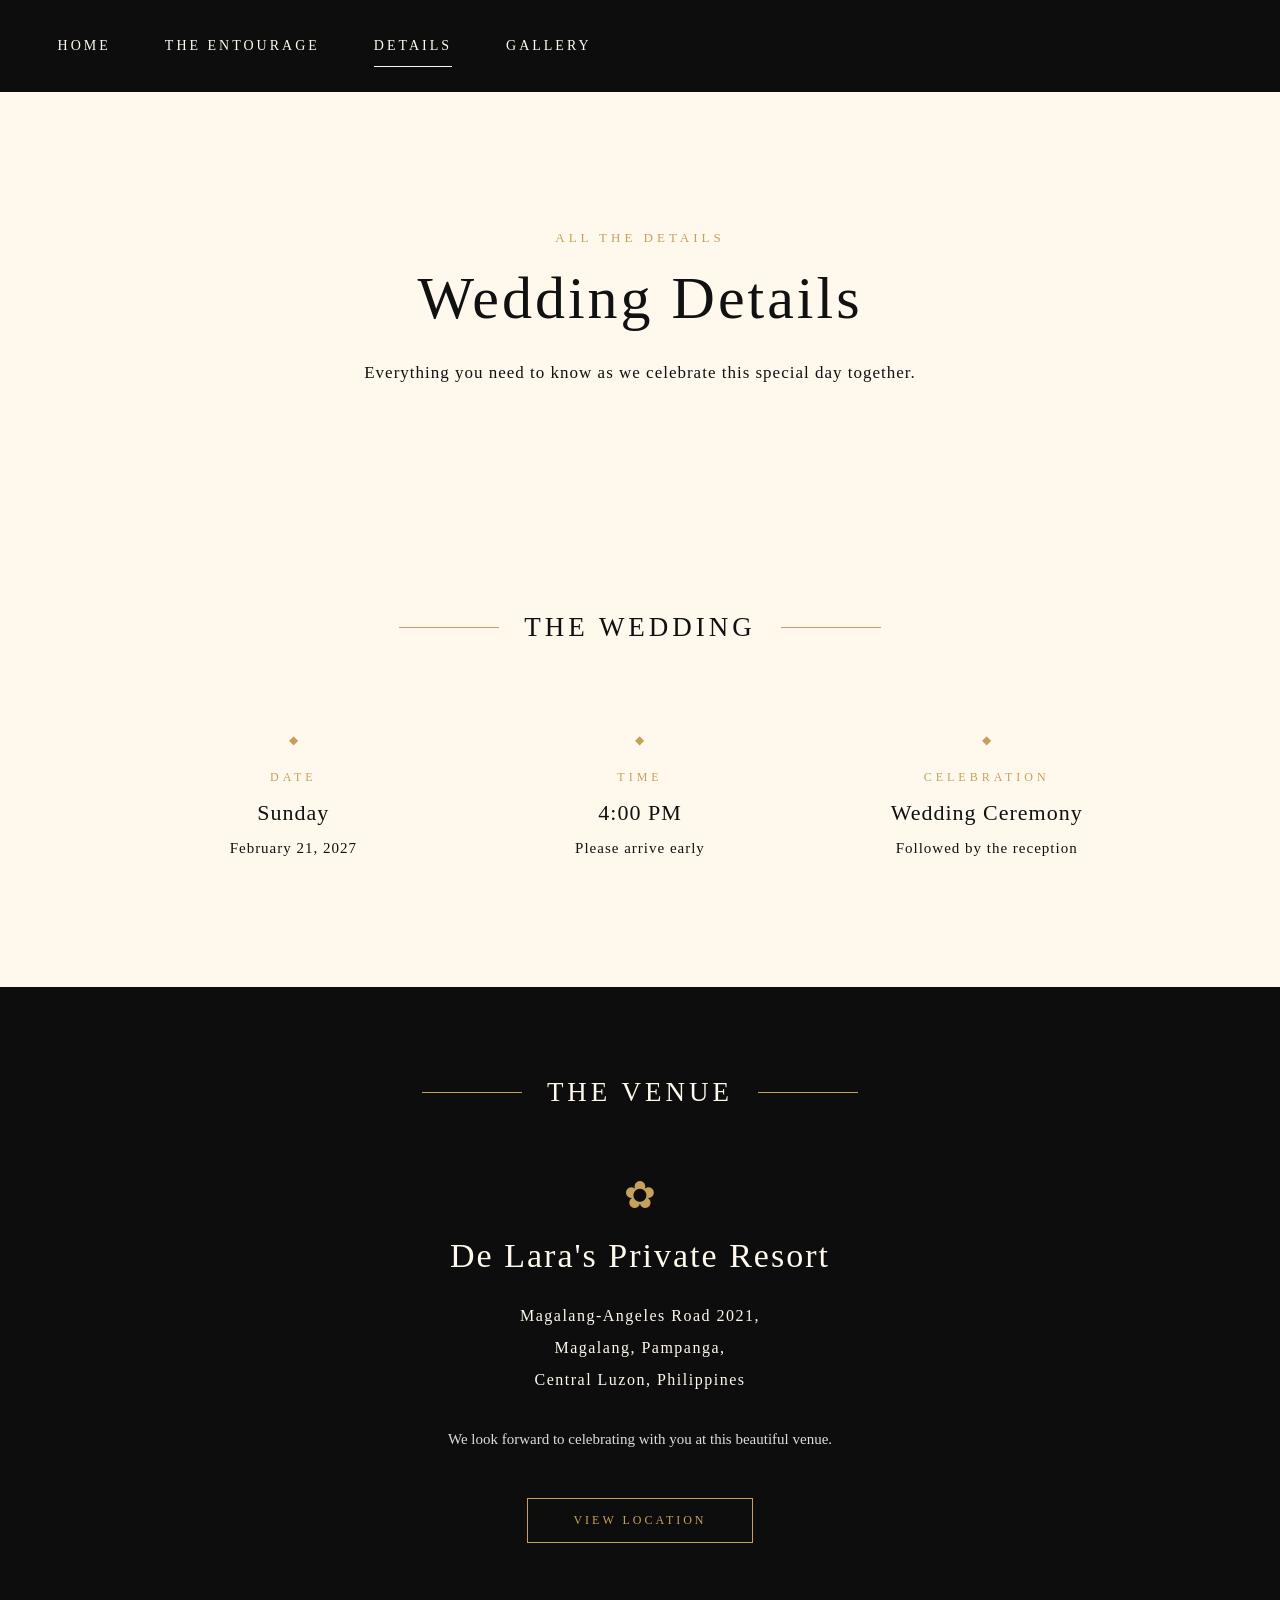
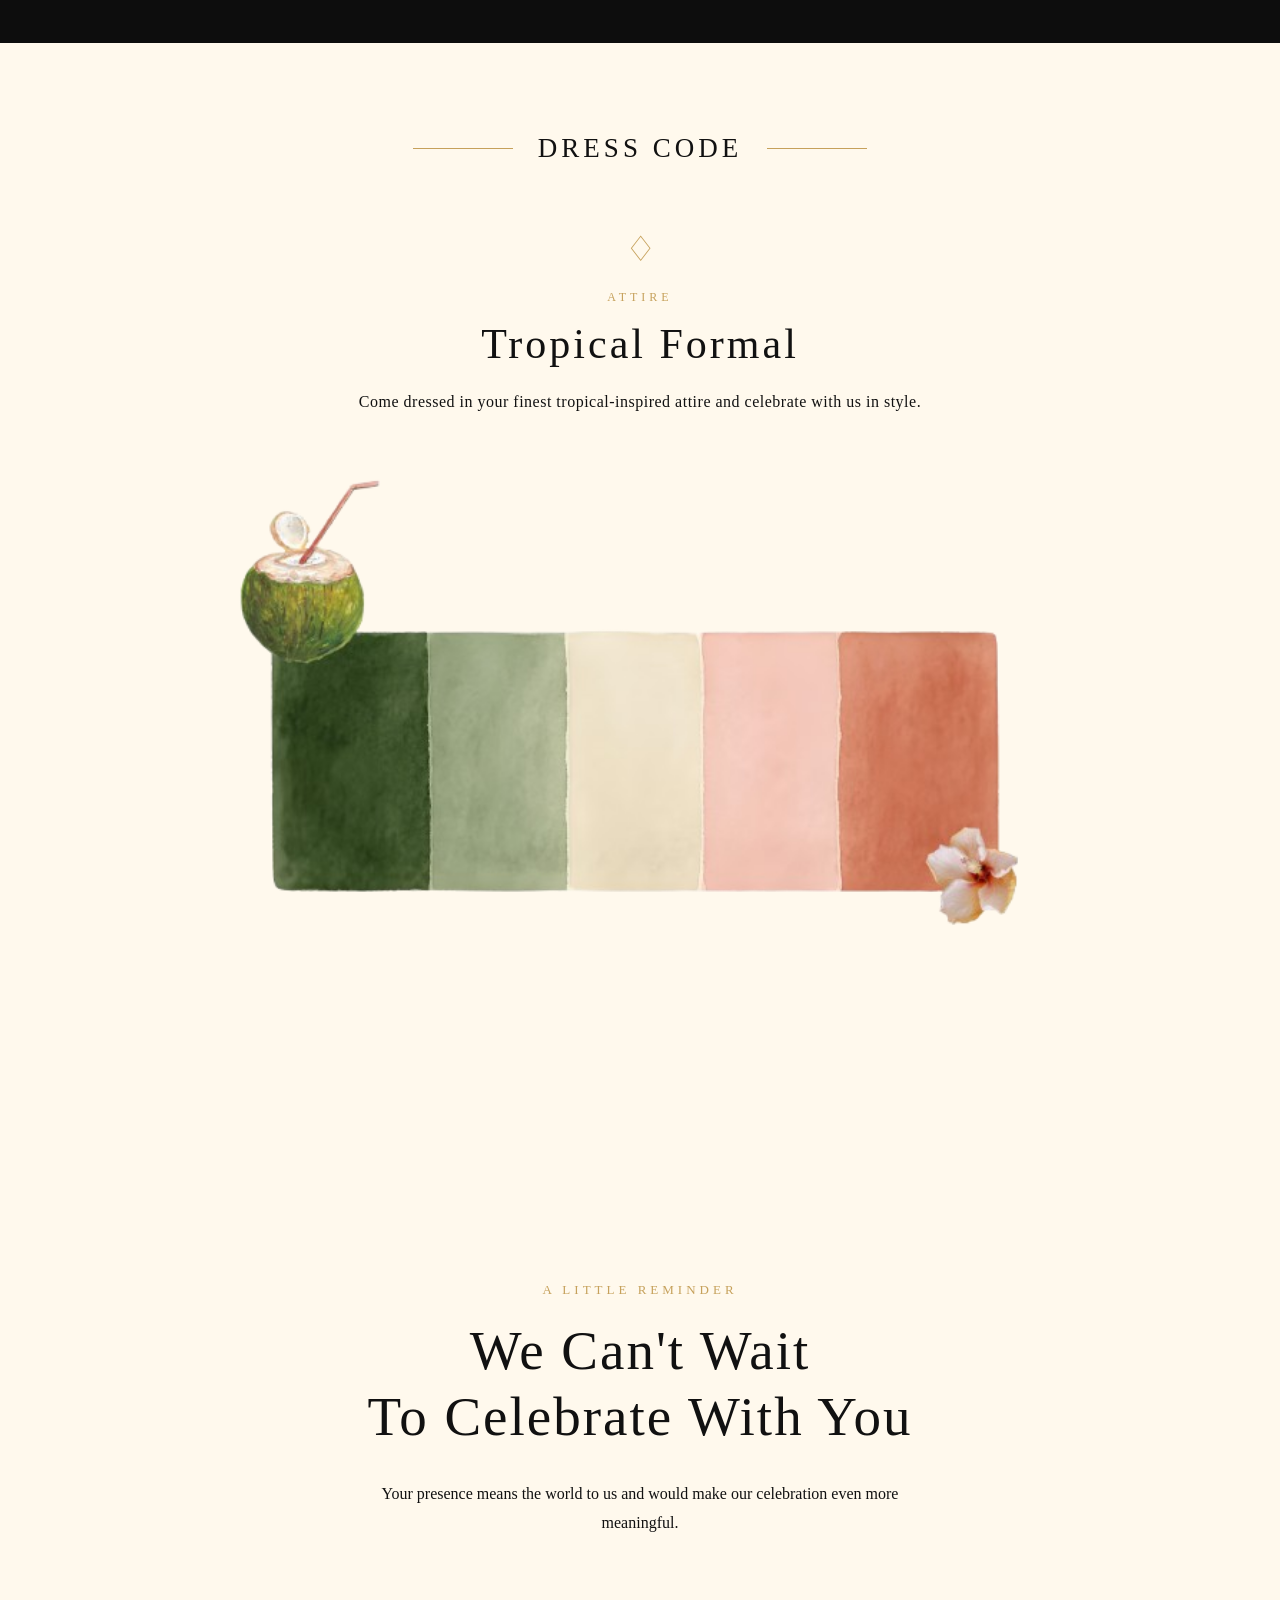
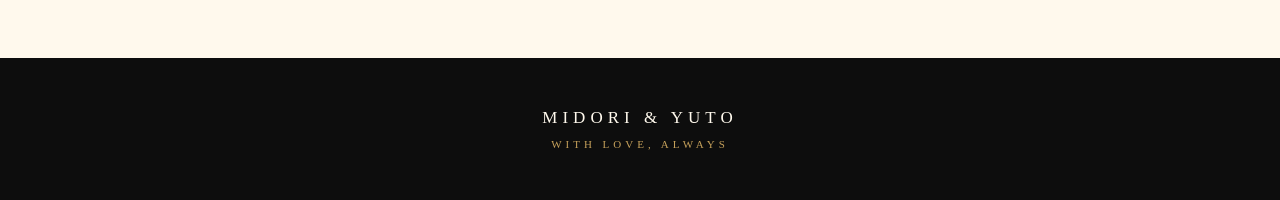
==== details.html @ 74cc9cc7 "Add files via upload" ====
<!DOCTYPE html>
<html lang="en">

<head>

    <meta charset="UTF-8">

    <meta name="viewport"
          content="width=device-width, initial-scale=1.0">

    <title>Details | Midori & Yuto</title>

    <link rel="stylesheet" href="style.css">
    <link rel="icon" type="image/png" href="midologo.jpg">

</head>


<body>


<!-- ================= NAVIGATION ================= -->

<header class="navbar">

    <nav class="nav-links">

        <a href="index.html">
            HOME
        </a>

        <a href="entourage.html">
            THE ENTOURAGE
        </a>

        <a href="details.html" class="active">
            DETAILS
        </a>

        <a href="gallery.html">
            GALLERY
        </a>

    </nav>

</header>



<!-- ================= MAIN ================= -->

<main>


    <!-- ================= PAGE INTRO ================= -->

    <section class="content-section details-intro">

        <p class="section-label">
            ALL THE DETAILS
        </p>

        <h2>
            Wedding Details
        </h2>

        <p>
            Everything you need to know as we
            celebrate this special day together.
        </p>

    </section>



    <!-- ================= WEDDING DETAILS ================= -->

    <section class="details-section">

        <div class="details-heading">

            <span></span>

            <h3>
                The Wedding
            </h3>

            <span></span>

        </div>


        <div class="details-grid">


            <div class="detail-item">

                <div class="detail-icon">
                    ◆
                </div>

                <p class="detail-label">
                    DATE
                </p>

                <h4>
                    Sunday
                </h4>

                <p>
                    February 21, 2027
                </p>

            </div>



            <div class="detail-item">

                <div class="detail-icon">
                    ◆
                </div>

                <p class="detail-label">
                    TIME
                </p>

                <h4>
                    4:00 PM
                </h4>

                <p>
                    Please arrive early
                </p>

            </div>



            <div class="detail-item">

                <div class="detail-icon">
                    ◆
                </div>

                <p class="detail-label">
                    CELEBRATION
                </p>

                <h4>
                    Wedding Ceremony
                </h4>

                <p>
                    Followed by the reception
                </p>

            </div>

        </div>

    </section>



    <!-- ================= VENUE ================= -->

    <section class="details-section dark-details">

        <div class="details-heading">

            <span></span>

            <h3>
                The Venue
            </h3>

            <span></span>

        </div>


        <div class="venue-details">

            <div class="venue-symbol">
                ✿
            </div>


            <h4>
                De Lara's Private Resort
            </h4>


            <p class="venue-address">

                Magalang-Angeles Road 2021,
                <br>

                Magalang, Pampanga,
                <br>

                Central Luzon, Philippines

            </p>


            <p class="venue-note">

                We look forward to celebrating
                with you at this beautiful venue.

            </p>


            <a
                href="https://www.google.com/maps/search/?api=1&query=De+Lara's+Private+Resort+Magalang+Pampanga"
                target="_blank"
                class="map-button">

                VIEW LOCATION

            </a>

        </div>

    </section>



    <!-- ================= DRESS CODE ================= -->


<section class="details-section dress-code-section">

    <div class="details-heading">

        <span></span>

        <h3>
            Dress Code
        </h3>

        <span></span>

    </div>


    <div class="dress-code">

        <div class="dress-symbol">
            ♢
        </div>


        <p class="dress-label">
            ATTIRE
        </p>


        <h4>
            Tropical Formal
        </h4>


        <p class="dress-description">

            Come dressed in your finest tropical-inspired
            attire and celebrate with us in style.

        </p>


        <!-- ================= DRESS CODE IMAGE ================= -->

        <div class="dress-image">

            <img
                src="dresscode.png"
                alt="Tropical wedding dress code">

        </div>

    </div>

</section>

    <!-- ================= REMINDER ================= -->

    <section class="details-reminder">

        <p class="section-label">
            A LITTLE REMINDER
        </p>

        <h2>
            We Can't Wait<br>
            To Celebrate With You
        </h2>

        <p>
            Your presence means the world to us
            and would make our celebration
            even more meaningful.
        </p>

    </section>


</main>



<!-- ================= FOOTER ================= -->

<footer>

    <p>
        MIDORI & YUTO
    </p>

    <span>
        WITH LOVE, ALWAYS
    </span>

</footer>


<script src="script.js"></script>

</body>

</html>
---- style.css ----
/* =========================================
   GLOBAL
========================================= */

* {
    margin: 0;
    padding: 0;
    box-sizing: border-box;
}

html {
    scroll-behavior: smooth;
}

body {
    background: #FFF9ED;
    color: #111111;
    font-family: Georgia, "Times New Roman", serif;
}

a {
    text-decoration: none;
    color: inherit;
}


/* =========================================
   NAVIGATION
========================================= */

.navbar {
    height: 92px;
    background: #0D0D0D;

    display: flex;
    align-items: center;

    padding: 0 4.5%;

    position: relative;
    z-index: 100;
}

.nav-links {
    display: flex;
    align-items: center;
    gap: 54px;
}

.nav-links a {
    color: #FFF9ED;

    font-size: 14px;
    letter-spacing: 3px;

    position: relative;

    transition: 0.3s ease;
}

.nav-links a:hover {
    color: #C6A15B;
}

.nav-links a.active::after {
    content: "";

    position: absolute;

    left: 0;
    right: 0;

    bottom: -13px;

    height: 1px;

    background: #FFF9ED;
}


/* =========================================
   MENU BUTTON
========================================= */

.menu-button {
    margin-left: auto;

    width: 49px;
    height: 49px;

    border: 1px solid #C6A15B;
    border-radius: 50%;

    background: transparent;

    display: flex;
    flex-direction: column;

    justify-content: center;
    align-items: center;

    gap: 5px;

    cursor: pointer;
}

.menu-button span {
    display: block;

    width: 17px;
    height: 1px;

    background: #FFF9ED;
}


/* =========================================
   HERO
========================================= */

.hero {
    min-height: calc(100vh - 92px);

    background: #FFF9ED;

    position: relative;

    overflow: hidden;

    display: flex;
    flex-direction: column;
}


/* =========================================
   HERO CONTENT
========================================= */

.hero-content {
    text-align: center;

    padding-top: 70px;

    position: relative;
    z-index: 5;
}

.small-heading {
    font-size: 18px;

    letter-spacing: 3px;

    line-height: 1.7;
}

.hero h1 {
    font-size: clamp(70px, 9vw, 120px);

    font-weight: 400;

    letter-spacing: 10px;

    margin: 32px 0 12px;

    line-height: 0.95;
}


/* =========================================
   AND
========================================= */

.and-container {
    display: flex;

    justify-content: center;
    align-items: center;

    gap: 18px;

    margin: 15px auto;
}

.line {
    width: 165px;

    height: 1px;

    background: #C6A15B;
}

.and {
    color: #C6A15B;

    font-family: cursive;

    font-size: 43px;

    font-style: italic;
}


/* =========================================
   DATE
========================================= */

.date {
    display: flex;

    justify-content: center;
    align-items: center;

    margin-top: 42px;

    gap: 42px;
}

.date-side {
    font-size: 19px;

    letter-spacing: 4px;
}

.date-number {
    font-size: 72px;

    font-weight: 400;

    padding: 0 45px;

    border-left: 1px solid #C6A15B;
    border-right: 1px solid #C6A15B;
}

.day {
    margin-top: 27px;

    font-size: 19px;

    letter-spacing: 3px;
}


/* =========================================
   DIVIDER
========================================= */

.gold-divider {
    display: flex;

    align-items: center;
    justify-content: center;

    gap: 10px;

    margin: 28px auto;

    width: 300px;
}

.gold-divider::before,
.gold-divider::after {
    content: "";

    height: 1px;

    flex: 1;

    background: #C6A15B;
}

.gold-divider span {
    color: #C6A15B;

    font-size: 13px;
}


/* =========================================
   FLOWER DECORATIONS
========================================= */

.flower {
    position: absolute;

    color: #111111;

    font-family: Georgia, serif;

    z-index: 2;

    opacity: 0.9;

    pointer-events: none;
}

.flower-left {
    left: -70px;
    bottom: 90px;

    font-size: 300px;

    transform: rotate(-25deg);
}

.flower-right {
    right: -70px;
    top: -80px;

    font-size: 300px;

    transform: rotate(30deg);
}


/* =========================================
   VENUE
========================================= */

.venue {
    margin-top: auto;

    background: #0D0D0D;

    color: #FFF9ED;

    text-align: center;

    min-height: 250px;

    padding: 50px 20px 60px;

    position: relative;

    border-top: 1px solid #C6A15B;

    clip-path: ellipse(75% 70% at 50% 100%);
}

.venue-decoration {
    color: #C6A15B;

    font-size: 35px;

    margin-bottom: 5px;
}

.venue h2 {
    font-size: 21px;

    font-weight: 400;

    letter-spacing: 3px;

    margin-bottom: 12px;
}

.venue p {
    font-size: 14px;

    letter-spacing: 2px;

    margin-bottom: 24px;
}


/* =========================================
   RSVP BUTTON
========================================= */

.rsvp-button {
    display: inline-block;

    padding: 13px 75px;

    border: 1px solid #C6A15B;

    color: #C6A15B;

    font-size: 16px;

    letter-spacing: 3px;

    transition: all 0.3s ease;
}

.rsvp-button:hover {
    background: #C6A15B;

    color: #0D0D0D;
}


/* =========================================
   CONTENT SECTIONS
========================================= */

.content-section {
    min-height: 550px;

    display: flex;

    flex-direction: column;

    justify-content: center;
    align-items: center;

    text-align: center;

    padding: 80px 20px;

    background: #FFF9ED;
}

.content-section h2 {
    font-size: 60px;

    font-weight: 400;

    letter-spacing: 3px;

    margin: 15px 0 25px;
}

.content-section p {
    max-width: 600px;

    font-size: 17px;

    line-height: 1.8;

    letter-spacing: 1px;
}

.section-label {
    color: #C6A15B;

    font-size: 13px !important;

    letter-spacing: 4px !important;
}

.dark-section {
    background: #0D0D0D;

    color: #FFF9ED;
}

.dark-section .section-label {
    color: #C6A15B;
}


/* =========================================
   TEXT BUTTON
========================================= */

.text-button {
    margin-top: 35px;

    border-bottom: 1px solid #C6A15B;

    padding-bottom: 7px;

    color: #111111;

    font-size: 13px;

    letter-spacing: 3px;

    transition: 0.3s;
}

.dark-section .text-button {
    color: #FFF9ED;
}

.text-button:hover {
    color: #C6A15B;
}


/* =========================================
   FOOTER
========================================= */

footer {
    background: #0D0D0D;

    color: #FFF9ED;

    text-align: center;

    padding: 50px 20px;
}

footer p {
    letter-spacing: 5px;

    font-size: 17px;
}

footer span {
    display: block;

    color: #C6A15B;

    font-size: 11px;

    letter-spacing: 4px;

    margin-top: 10px;
}


/* =========================================
   MOBILE
========================================= */

@media (max-width: 800px) {

    .navbar {
        height: 75px;
    }

    .nav-links {
        display: none;

        position: absolute;

        top: 75px;
        left: 0;
        right: 0;

        background: #0D0D0D;

        flex-direction: column;

        padding: 30px;

        gap: 25px;
    }

    .nav-links.show {
        display: flex;
    }

    .hero-content {
        padding-top: 50px;
    }

    .hero h1 {
        font-size: 55px;

        letter-spacing: 5px;
    }

    .small-heading {
        font-size: 13px;

        letter-spacing: 2px;
    }

    .line {
        width: 70px;
    }

    .and {
        font-size: 32px;
    }

    .date {
        gap: 15px;
    }

    .date-number {
        font-size: 50px;

        padding: 0 20px;
    }

    .date-side {
        font-size: 13px;

        letter-spacing: 2px;
    }

    .day {
        font-size: 13px;
    }

    .flower-left,
    .flower-right {
        opacity: 0.25;

        font-size: 180px;
    }

    .venue {
        clip-path: none;

        min-height: 270px;
    }

    .content-section h2 {
        font-size: 43px;
    }

    .rsvp-button {
        padding: 13px 45px;
    }
}

/* =========================================
   ENTOURAGE PAGE
========================================= */

.entourage-intro {
    min-height: 430px;
}


/* =========================================
   ENTOURAGE SECTIONS
========================================= */

.entourage-list-section {

    background: #FFF9ED;

    padding: 90px 8% 100px;

    text-align: center;

}


/* =========================================
   DARK SECTION
========================================= */

.dark-entourage {

    background: #0D0D0D;

    color: #FFF9ED;

}


/* =========================================
   SECTION HEADING
========================================= */

.entourage-heading {

    display: flex;

    align-items: center;

    justify-content: center;

    gap: 25px;

    margin-bottom: 60px;

}


.entourage-heading h3 {

    font-size: 27px;

    font-weight: 400;

    letter-spacing: 3px;

    text-transform: uppercase;

}


.heading-line {

    width: 100px;

    height: 1px;

    background: #C6A15B;

}


/* =========================================
   PRINCIPAL SPONSORS
========================================= */

.sponsors-list {

    max-width: 850px;

    margin: 0 auto;

    display: grid;

    grid-template-columns:
        repeat(2, 1fr);

    column-gap: 100px;

    row-gap: 35px;

}


.sponsor-group {

    display: flex;

    align-items: baseline;

    justify-content: center;

    gap: 12px;

    padding-bottom: 12px;

    border-bottom: 1px solid
                rgba(198, 161, 91, 0.35);

}


.sponsor-title {

    font-size: 14px;

    color: #C6A15B;

    letter-spacing: 2px;

    min-width: 42px;

}


.sponsor-name {

    font-size: 18px;

    letter-spacing: 1.5px;

}


/* =========================================
   GROOMSMEN / BRIDESMAIDS
========================================= */

.party-grid {

    max-width: 850px;

    margin: 0 auto;

    display: grid;

    grid-template-columns:
        repeat(2, 1fr);

    gap: 100px;

}


.party-column h4 {

    color: #C6A15B;

    font-size: 16px;

    font-weight: 400;

    letter-spacing: 4px;

    text-transform: uppercase;

    margin-bottom: 30px;

}


.party-column ul {

    list-style: none;

    padding: 0;

    margin: 0;

}


.party-column li {

    font-size: 18px;

    letter-spacing: 1.5px;

    padding: 13px 0;

    border-bottom: 1px solid
                rgba(198, 161, 91, 0.3);

}


/* =========================================
   FLOWER GIRL / BOY
========================================= */

.single-list {

    max-width: 600px;

    margin: 0 auto;

}


.single-list p {

    font-size: 19px;

    letter-spacing: 2px;

    padding: 15px 0;

}


.single-list p + p {

    border-top: 1px solid
                rgba(198, 161, 91, 0.35);

}


/* =========================================
   MOBILE
========================================= */

@media (max-width: 700px) {


    .entourage-list-section {

        padding: 70px 25px;

    }


    .entourage-heading {

        gap: 12px;

        margin-bottom: 40px;

    }


    .entourage-heading h3 {

        font-size: 18px;

        letter-spacing: 2px;

    }


    .heading-line {

        width: 45px;

    }


    .sponsors-list {

        grid-template-columns: 1fr;

        gap: 20px;

    }


    .party-grid {

        grid-template-columns: 1fr;

        gap: 60px;

    }


    .sponsor-name {

        font-size: 16px;

    }


    .party-column li {

        font-size: 16px;

    }


    .single-list p {

        font-size: 17px;

    }

}

/* =========================================
   DETAILS PAGE
========================================= */

.details-intro {
    min-height: 430px;
}


/* =========================================
   DETAILS SECTIONS
========================================= */

.details-section {

    background: #FFF9ED;

    padding: 90px 8% 100px;

    text-align: center;

}


/* =========================================
   DARK DETAILS SECTION
========================================= */

.dark-details {

    background: #0D0D0D;

    color: #FFF9ED;

}


/* =========================================
   DETAILS HEADING
========================================= */

.details-heading {

    display: flex;

    align-items: center;

    justify-content: center;

    gap: 25px;

    margin-bottom: 65px;

}


.details-heading h3 {

    font-size: 27px;

    font-weight: 400;

    letter-spacing: 4px;

    text-transform: uppercase;

}


.details-heading span {

    width: 100px;

    height: 1px;

    background: #C6A15B;

}


/* =========================================
   WEDDING DETAILS GRID
========================================= */

.details-grid {

    max-width: 1000px;

    margin: 0 auto;

    display: grid;

    grid-template-columns:
        repeat(3, 1fr);

    gap: 40px;

}


.detail-item {

    padding: 25px;

}


.detail-icon {

    color: #C6A15B;

    font-size: 12px;

    margin-bottom: 22px;

}


.detail-label {

    color: #C6A15B;

    font-size: 12px;

    letter-spacing: 4px;

    margin-bottom: 15px;

}


.detail-item h4 {

    font-size: 22px;

    font-weight: 400;

    letter-spacing: 1px;

    margin-bottom: 10px;

}


.detail-item p:last-child {

    font-size: 15px;

    letter-spacing: 1px;

    line-height: 1.7;

}


/* =========================================
   VENUE
========================================= */

.venue-details {

    max-width: 700px;

    margin: 0 auto;

}


.venue-symbol {

    color: #C6A15B;

    font-size: 38px;

    margin-bottom: 20px;

}


.venue-details h4 {

    font-size: 34px;

    font-weight: 400;

    letter-spacing: 2px;

    margin-bottom: 25px;

}


.venue-address {

    font-size: 16px;

    line-height: 2;

    letter-spacing: 1.5px;

}


.venue-note {

    max-width: 550px;

    margin: 30px auto;

    font-size: 15px;

    line-height: 1.8;

    color: #ddd;

}


/* =========================================
   MAP BUTTON
========================================= */

.map-button {

    display: inline-block;

    margin-top: 15px;

    padding: 14px 45px;

    border: 1px solid #C6A15B;

    color: #C6A15B;

    font-size: 12px;

    letter-spacing: 3px;

    transition: all 0.3s ease;

}


.map-button:hover {

    background: #C6A15B;

    color: #0D0D0D;

}


/* =========================================
   DRESS CODE
========================================= */


/* =========================================
   DRESS CODE COLUMNS
========================================= */

.dress-columns {

    display: grid;

    grid-template-columns:
        repeat(2, 1fr);

    gap: 80px;

    margin: 55px auto 45px;

    max-width: 700px;

}


.dress-group {

    padding: 25px;

    border-top: 1px solid
                rgba(198, 161, 91, 0.5);

    border-bottom: 1px solid
                rgba(198, 161, 91, 0.5);

}


.dress-group h5 {

    color: #C6A15B;

    font-size: 13px;

    font-weight: 400;

    letter-spacing: 4px;

    margin-bottom: 15px;

}


.dress-group p {

    font-size: 15px;

    line-height: 1.8;

}


.dress-note {

    color: #666;

    font-size: 13px;

    font-style: italic;

    letter-spacing: 0.5px;

}


/* =========================================
   FINAL REMINDER
========================================= */

.details-reminder {

    background: #FFF9ED;

    text-align: center;

    padding: 120px 25px;

}


.details-reminder h2 {

    font-size: 55px;

    font-weight: 400;

    line-height: 1.2;

    letter-spacing: 2px;

    margin: 20px 0 30px;

}


.details-reminder > p:last-child {

    max-width: 550px;

    margin: auto;

    font-size: 16px;

    line-height: 1.8;

}


/* =========================================
   MOBILE
========================================= */

@media (max-width: 700px) {


    .details-section {

        padding: 70px 25px 80px;

    }


    .details-heading {

        gap: 12px;

        margin-bottom: 45px;

    }


    .details-heading h3 {

        font-size: 18px;

        letter-spacing: 2px;

    }


    .details-heading span {

        width: 45px;

    }


    .details-grid {

        grid-template-columns: 1fr;

        gap: 15px;

    }


    .venue-details h4 {

        font-size: 27px;

    }


    .venue-address {

        font-size: 14px;

    }


    .dress-code h4 {

        font-size: 34px;

    }


    .dress-columns {

        grid-template-columns: 1fr;

        gap: 25px;

        margin-top: 40px;

    }


    .details-reminder {

        padding: 90px 25px;

    }


    .details-reminder h2 {

        font-size: 38px;

    }

}

/* =========================================
   TROPICAL DRESS CODE
========================================= */

.dress-code-section {
    background: #FFF9ED;
}


.dress-code {
    max-width: 900px;
    margin: 0 auto;
    text-align: center;
}


.dress-symbol {
    color: #C6A15B;
    font-size: 35px;
    margin-bottom: 20px;
}


.dress-label {
    color: #C6A15B;

    font-size: 12px;

    letter-spacing: 4px;

    margin-bottom: 15px;
}


.dress-code h4 {

    font-size: 42px;

    font-weight: 400;

    letter-spacing: 3px;

    margin-bottom: 20px;

}


.dress-description {

    max-width: 650px;

    margin: 0 auto 45px;

    font-size: 16px;

    line-height: 1.8;

    letter-spacing: 0.5px;

}


/* =========================================
   DRESS CODE IMAGE
========================================= */

.dress-image {

    width: 100%;

    max-width: 850px;

    margin: 0 auto;

    overflow: hidden;

}


.dress-image img {

    display: block;

    width: 100%;

    height: auto;

    object-fit: cover;

    transition: transform 0.6s ease;

}


.dress-image:hover img {

    transform: scale(1.02);

}



/* =========================================
   MOBILE
========================================= */

@media (max-width: 700px) {

    .dress-code {

        padding: 0 5px;

    }

    .dress-code h4 {

        font-size: 32px;

        letter-spacing: 2px;

    }

    .dress-description {

        font-size: 15px;

        margin-bottom: 30px;

    }

    .dress-image {

        width: 100%;

    }

    .dress-note {

        font-size: 13px;

    }

}

/* =========================================
   GALLERY PAGE
========================================= */

.gallery-intro {
    min-height: 430px;
}


/* =========================================
   GALLERY SECTION
========================================= */

.gallery-section {

    background: #FFF9ED;

    padding: 80px 7% 110px;

}


/* =========================================
   FEATURED PHOTO
========================================= */

.gallery-feature {

    max-width: 1100px;

    margin: 0 auto 80px;

}


.gallery-item {

    display: block;

    overflow: hidden;

    background: #111;

}


.gallery-item img {

    display: block;

    width: 100%;

    height: auto;

    transition:
        transform 0.7s ease;

}


.gallery-item:hover img {

    transform: scale(1.04);

}


/* =========================================
   FEATURE IMAGE
========================================= */

.gallery-feature .gallery-item {

    max-height: 650px;

}


.gallery-feature .gallery-item img {

    width: 100%;

    max-height: 650px;

    object-fit: cover;

}


/* =========================================
   GALLERY GRID
========================================= */

.gallery-grid {

    max-width: 1100px;

    margin: 0 auto;

    display: grid;

    grid-template-columns:
        repeat(2, 1fr);

    gap: 70px 45px;

}


.gallery-card:nth-child(even) {

    margin-top: 90px;

}


.gallery-card .gallery-item {

    aspect-ratio: 4 / 5;

}


.gallery-card .gallery-item img {

    width: 100%;

    height: 100%;

    object-fit: cover;

}


/* =========================================
   GALLERY CAPTION
========================================= */

.gallery-caption {

    display: flex;

    align-items: center;

    gap: 15px;

    margin-top: 18px;

}


.gallery-caption span {

    color: #C6A15B;

    font-size: 11px;

    letter-spacing: 2px;

}


.gallery-caption p {

    margin: 0;

    font-size: 14px;

    letter-spacing: 2px;

    text-transform: uppercase;

}


/* =========================================
   FINAL MESSAGE
========================================= */

.gallery-message {

    background: #0D0D0D;

    color: #FFF9ED;

    text-align: center;

    padding: 120px 25px;

}


.gallery-message h2 {

    font-size: 55px;

    font-weight: 400;

    line-height: 1.2;

    letter-spacing: 2px;

    margin: 20px 0 30px;

}


.gallery-message > p:last-child {

    max-width: 550px;

    margin: 0 auto;

    font-size: 16px;

    line-height: 1.8;

}


/* =========================================
   LIGHTBOX
========================================= */

.lightbox-overlay {

    position: fixed;

    inset: 0;

    z-index: 9999;

    display: flex;

    align-items: center;

    justify-content: center;

    padding: 40px;

    background: rgba(0, 0, 0, 0.94);

    opacity: 0;

    visibility: hidden;

    transition:
        opacity 0.3s ease,
        visibility 0.3s ease;

}


.lightbox-overlay.show {

    opacity: 1;

    visibility: visible;

}


.lightbox-overlay img {

    max-width: 90vw;

    max-height: 90vh;

    object-fit: contain;

}


.lightbox-close {

    position: absolute;

    top: 25px;

    right: 35px;

    background: none;

    border: none;

    color: #FFF9ED;

    font-size: 45px;

    font-weight: 200;

    cursor: pointer;

    line-height: 1;

}


/* =========================================
   MOBILE
========================================= */

@media (max-width: 700px) {


    .gallery-section {

        padding: 60px 20px 80px;

    }


    .gallery-feature {

        margin-bottom: 55px;

    }


    .gallery-grid {

        grid-template-columns: 1fr;

        gap: 55px;

    }


    .gallery-card:nth-child(even) {

        margin-top: 0;

    }


    .gallery-card .gallery-item {

        aspect-ratio: 4 / 5;

    }


    .gallery-caption {

        margin-top: 14px;

    }


    .gallery-message {

        padding: 90px 25px;

    }


    .gallery-message h2 {

        font-size: 38px;

    }


    .lightbox-overlay {

        padding: 20px;

    }


    .lightbox-overlay img {

        max-width: 95vw;

        max-height: 85vh;

    }


    .lightbox-close {

        top: 15px;

        right: 20px;

        font-size: 38px;

    }

}
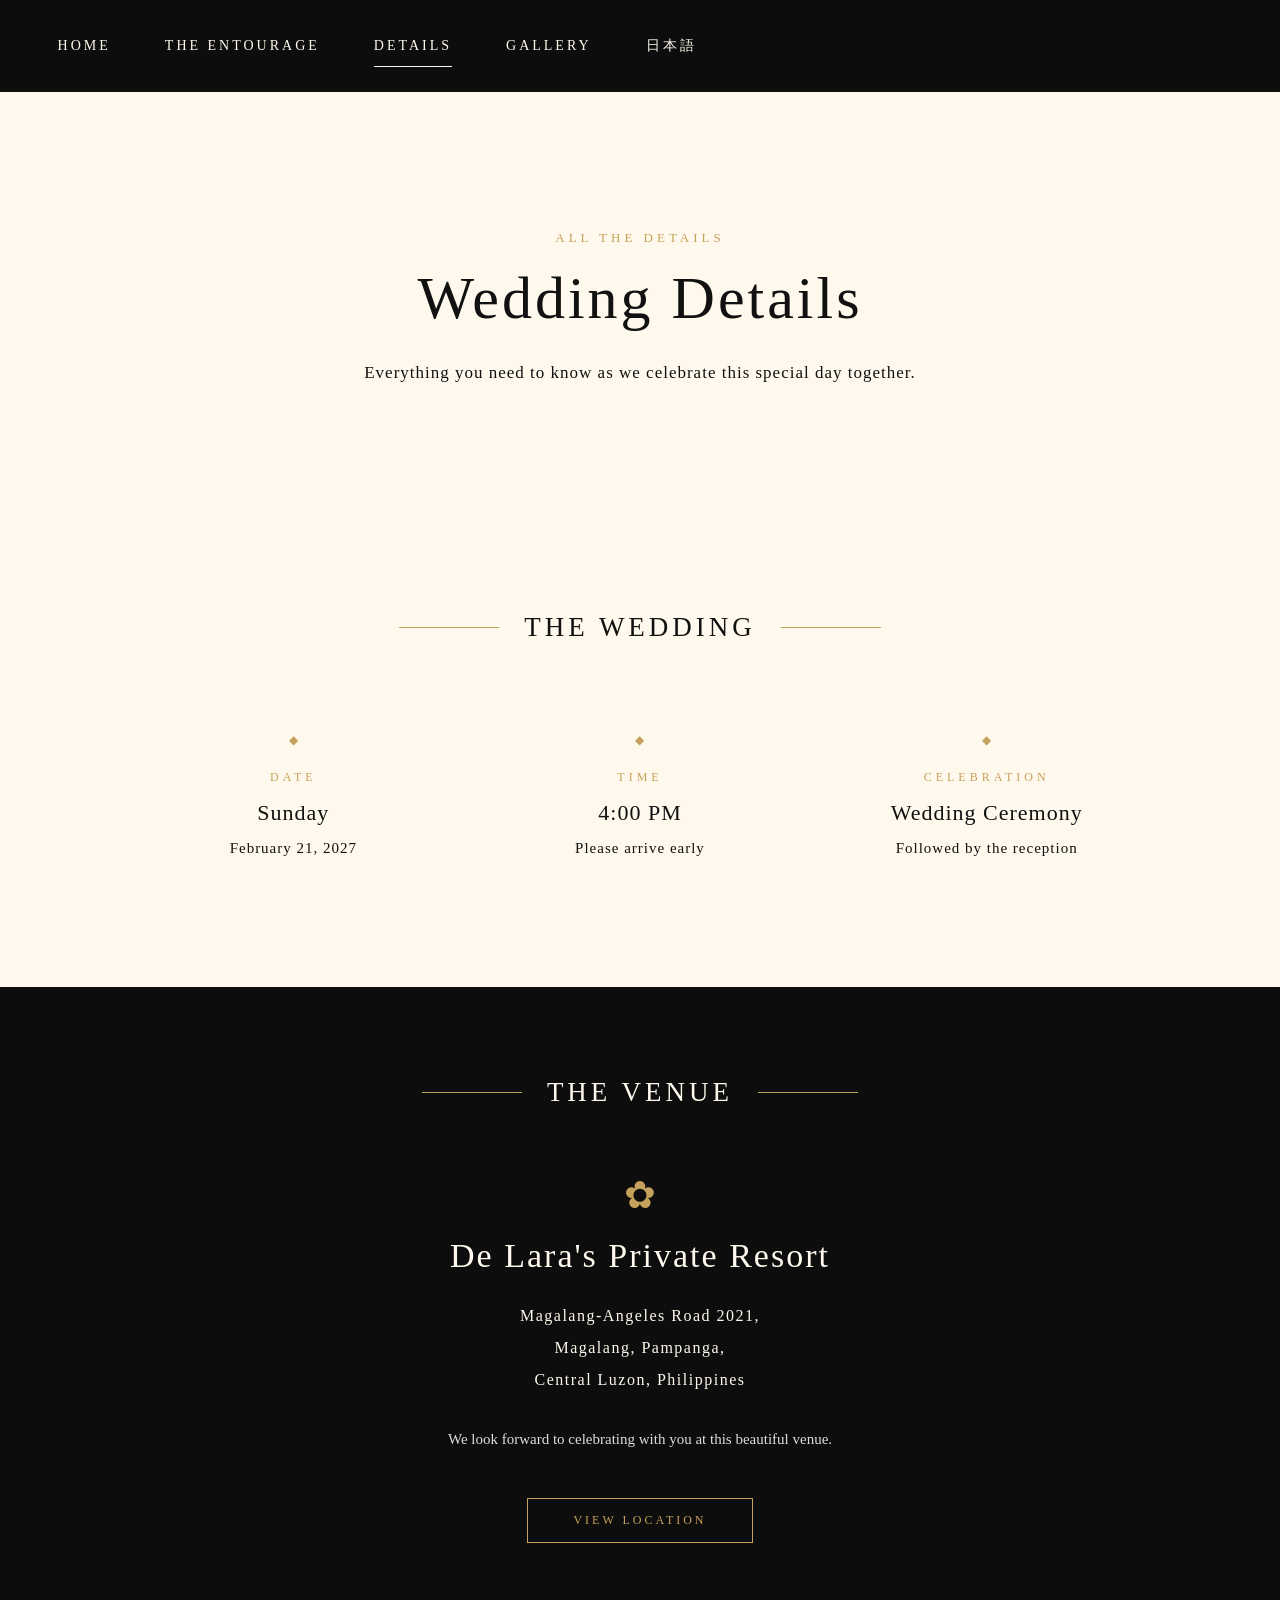
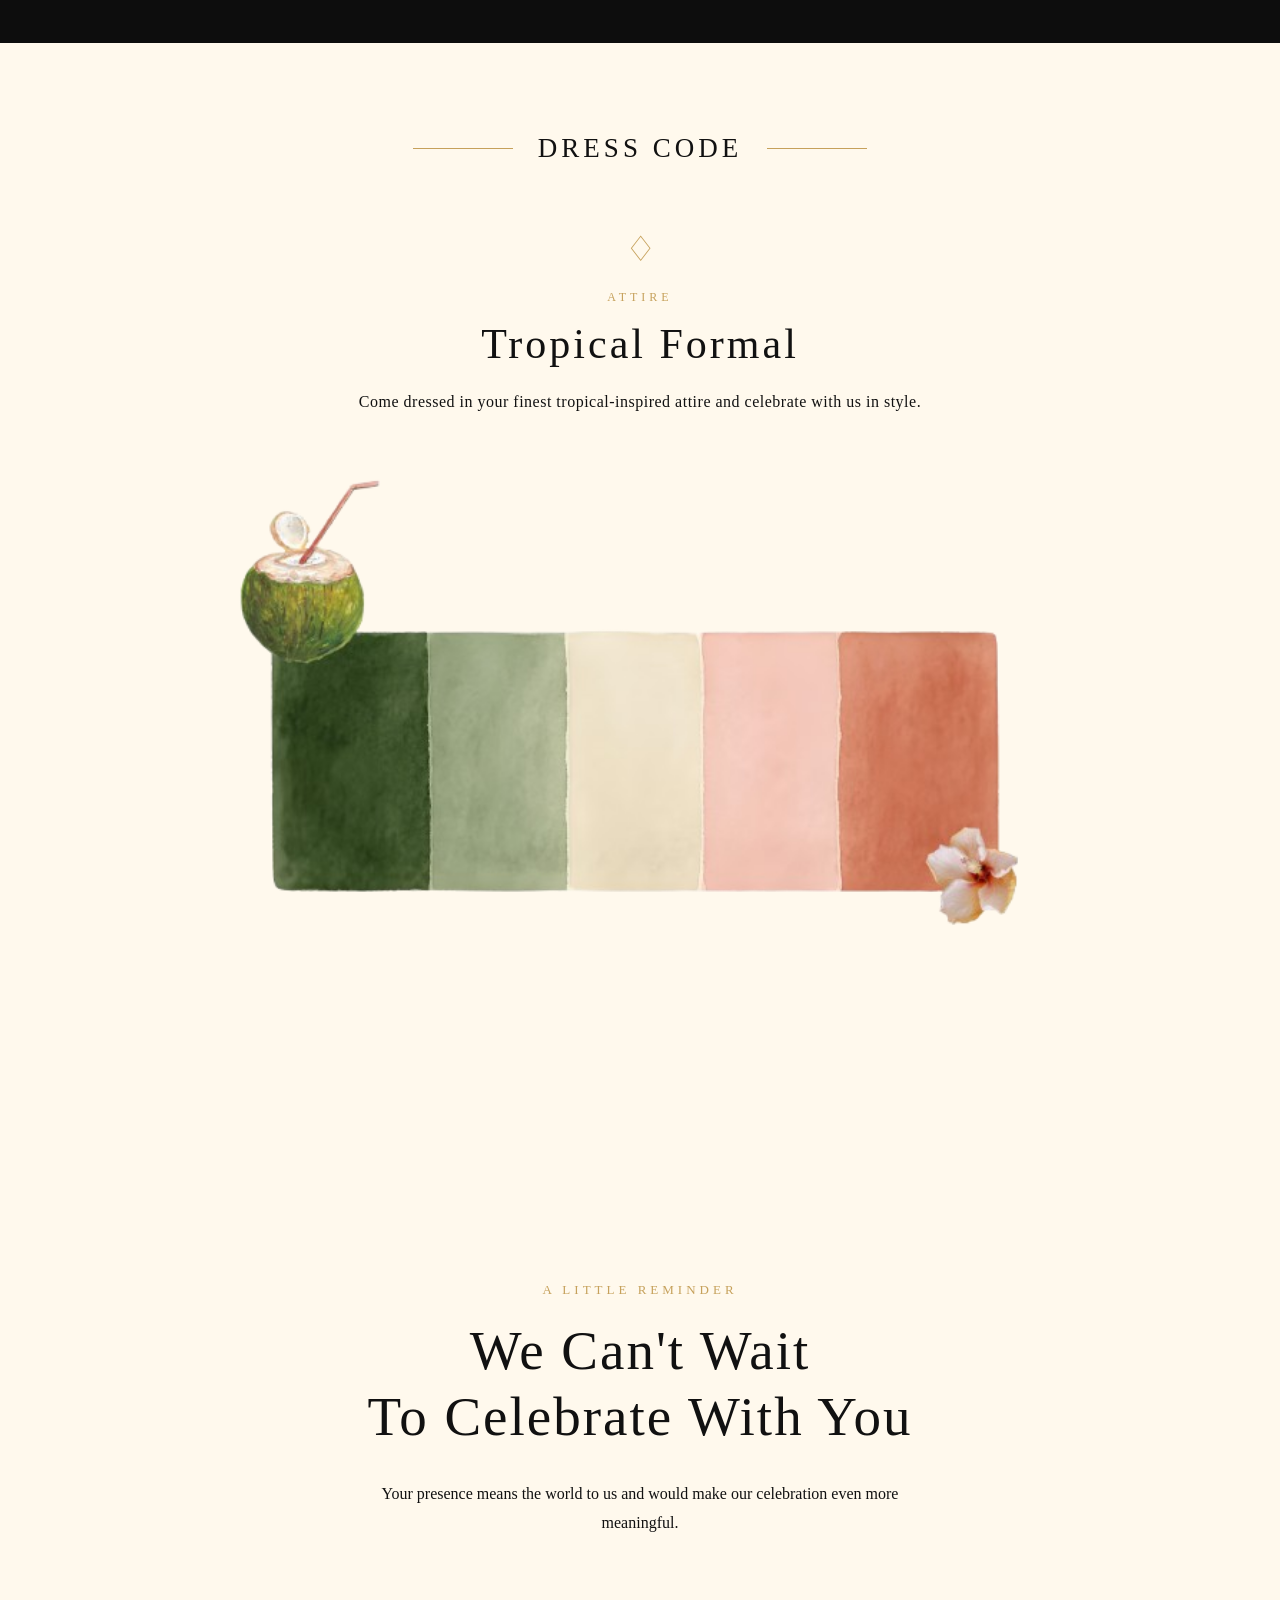
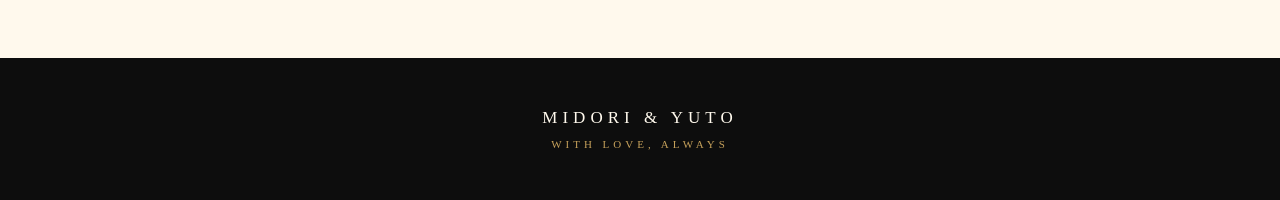
==== commit 7bc38a38: "Add files via upload" ====
--- a/details.html
+++ b/details.html
@@ -19,8 +19,6 @@
 <body>
 
 
-<!-- ================= NAVIGATION ================= -->
-
 <header class="navbar">
 
     <nav class="nav-links">
@@ -41,18 +39,19 @@
             GALLERY
         </a>
 
+        <a href="japanese.html" class="language-link">
+                日本語
+        </a>
+
     </nav>
 
 </header>
 
 
 
-<!-- ================= MAIN ================= -->
-
 <main>
 
 
-    <!-- ================= PAGE INTRO ================= -->
 
     <section class="content-section details-intro">
 
@@ -73,8 +72,6 @@
 
 
 
-    <!-- ================= WEDDING DETAILS ================= -->
-
     <section class="details-section">
 
         <div class="details-heading">
@@ -162,8 +159,6 @@
     </section>
 
 
-
-    <!-- ================= VENUE ================= -->
 
     <section class="details-section dark-details">
 
@@ -228,9 +223,6 @@
 
 
 
-    <!-- ================= DRESS CODE ================= -->
-
-
 <section class="details-section dress-code-section">
 
     <div class="details-heading">
@@ -271,8 +263,6 @@
         </p>
 
 
-        <!-- ================= DRESS CODE IMAGE ================= -->
-
         <div class="dress-image">
 
             <img
@@ -285,7 +275,6 @@
 
 </section>
 
-    <!-- ================= REMINDER ================= -->
 
     <section class="details-reminder">
 
@@ -310,9 +299,6 @@
 </main>
 
 
-
-<!-- ================= FOOTER ================= -->
-
 <footer>
 
     <p>
